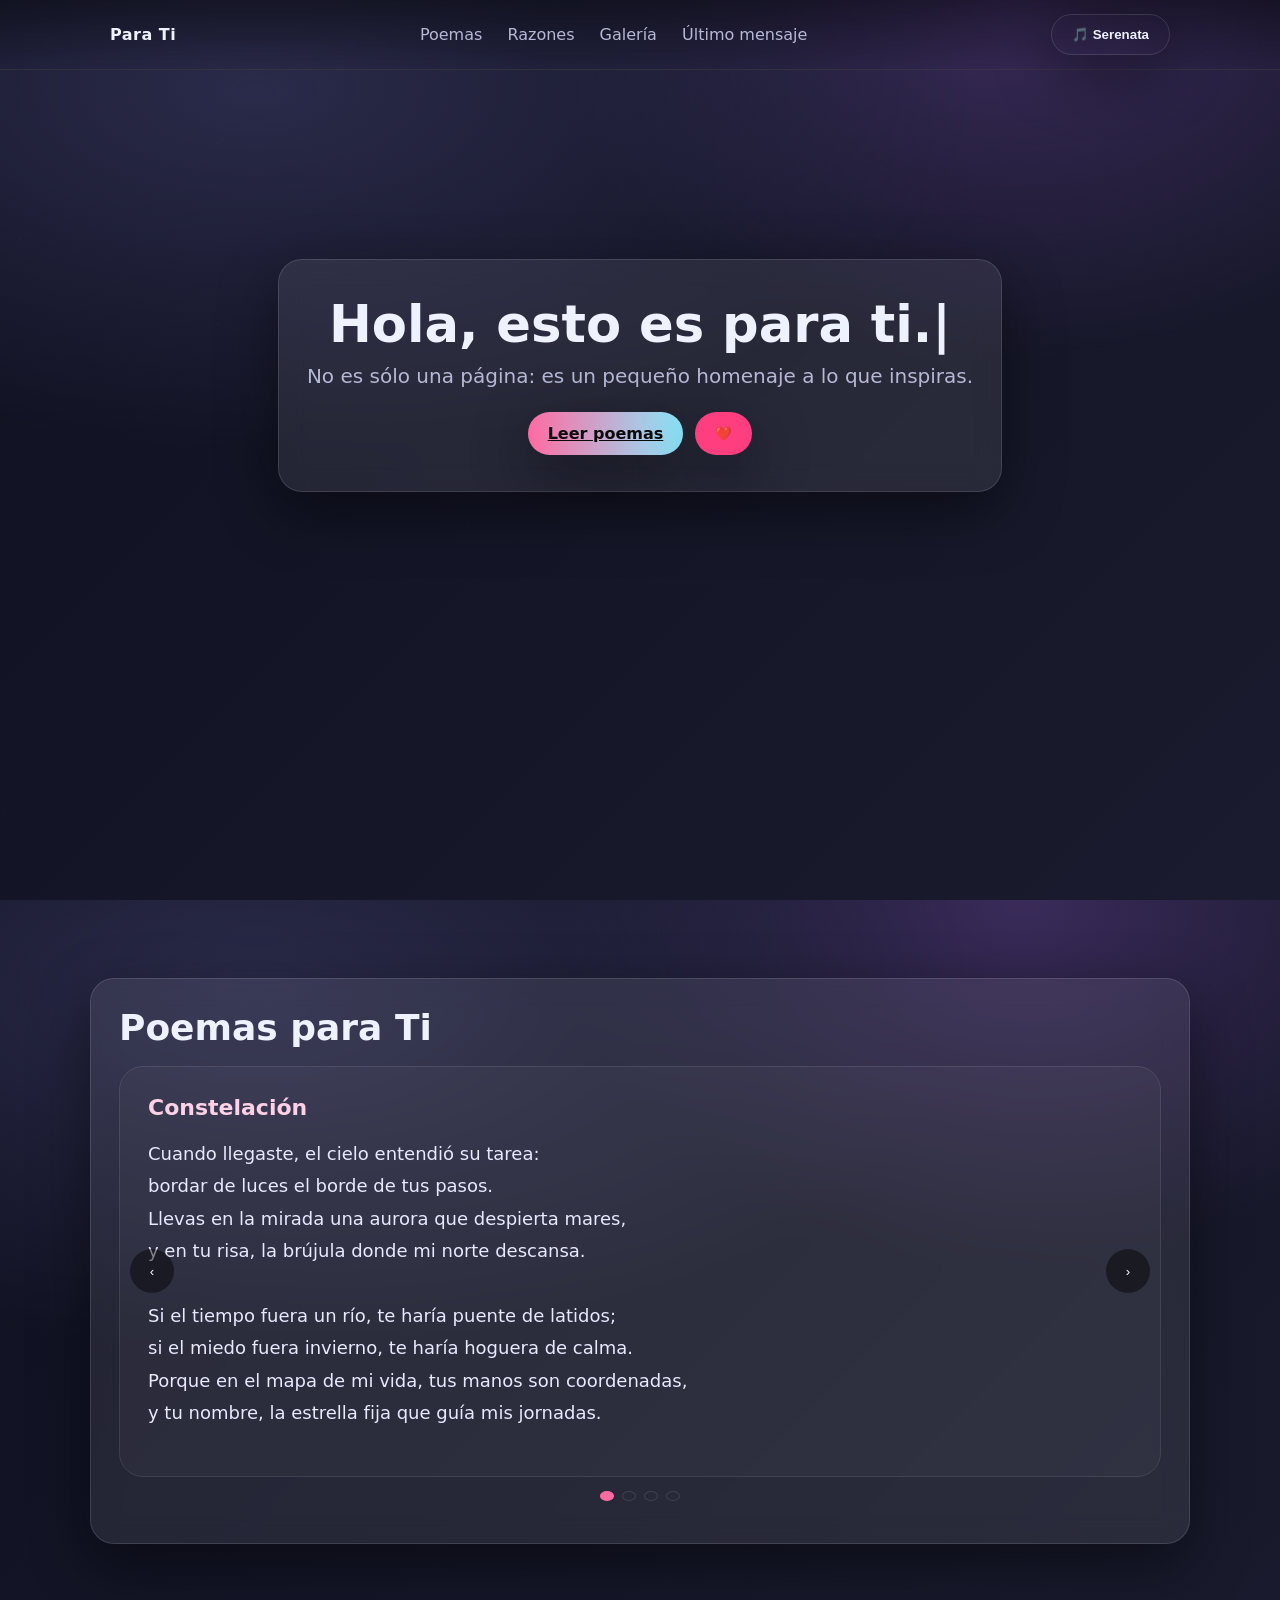
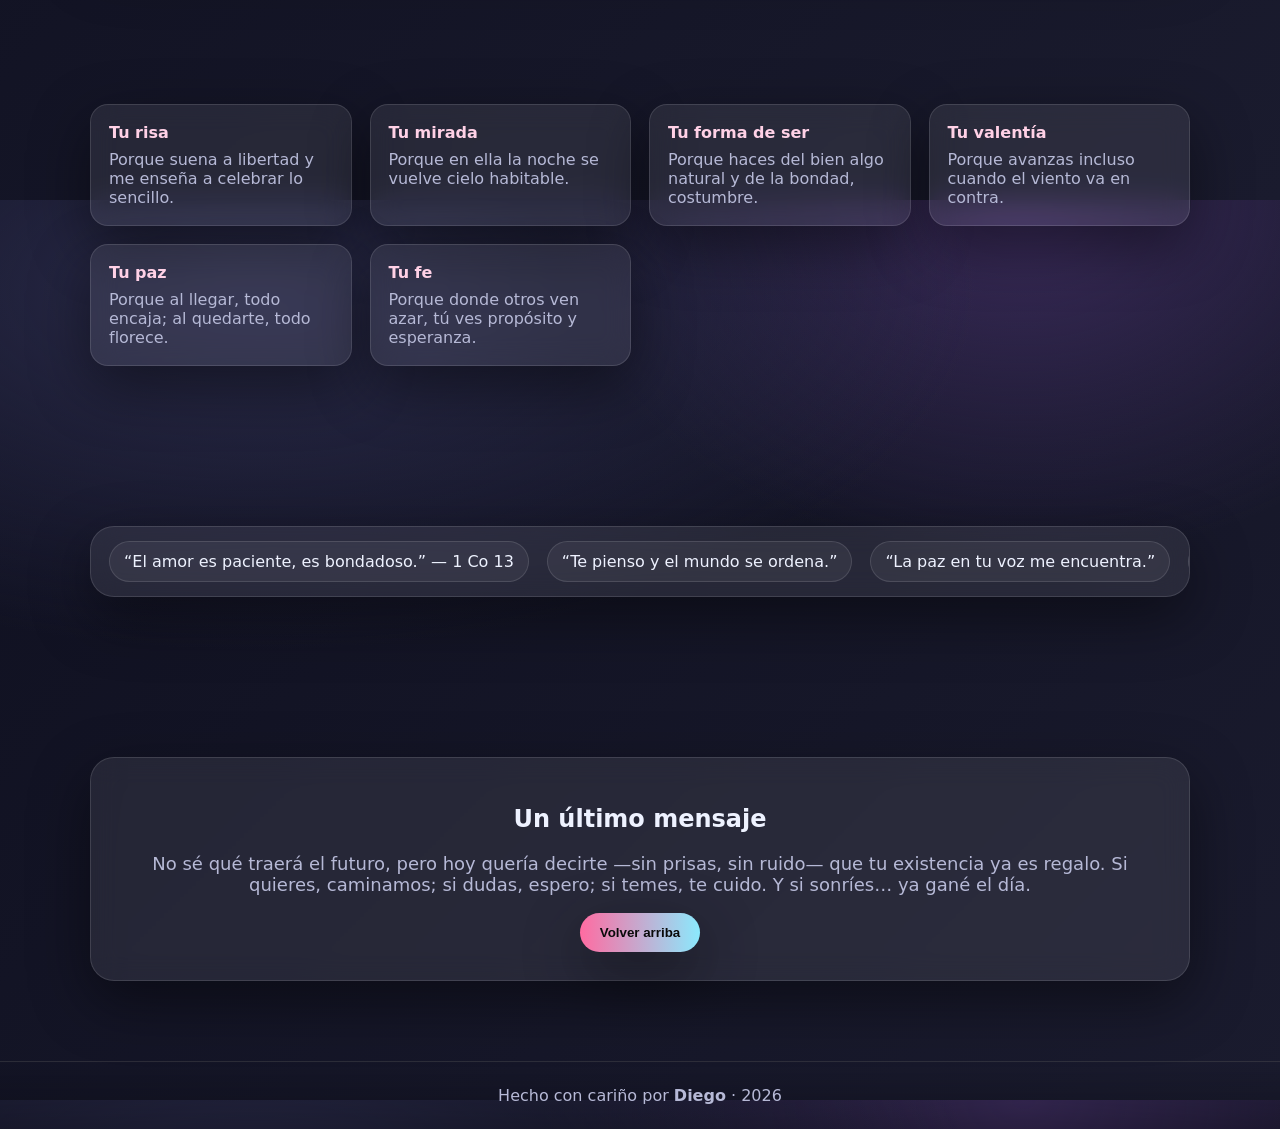
==== index.html @ d45ded41 "Add files via upload" ====
<!DOCTYPE html>
<html lang="es">
<head>
  <meta charset="utf-8" />
  <meta name="viewport" content="width=device-width, initial-scale=1" />
  <title>Para Ti — Un pequeño universo 💖</title>
  <meta name="description" content="Un rincón hecho con cariño para ti." />
  <link rel="preconnect" href="https://fonts.gstatic.com" crossorigin>
  <!-- Tipografías del sistema para que cargue rápido -->
  <link rel="stylesheet" href="styles.css" />
</head>
<body>
  <!-- Fondo dinámico de estrellas -->
  <canvas id="starfield" aria-hidden="true"></canvas>

  <header class="site-header">
    <nav class="nav">
      <a class="brand" href="#hero">Para Ti</a>
      <div class="nav-links">
        <a href="#poemas">Poemas</a>
        <a href="#razones">Razones</a>
        <a href="#galeria">Galería</a>
        <a href="#final">Último mensaje</a>
      </div>
      <button id="serenataBtn" class="btn btn-ghost" title="Activa la serenata">🎵 Serenata</button>
    </nav>
  </header>

  <main>
    <!-- HERO -->
    <section id="hero" class="section hero">
      <div class="glass card-hero">
        <h1 class="title">
          <span class="typewriter" data-phrases='["Hola, esto es para ti.","Quise construirte un universo.","Porque contigo, la vida late más fuerte."]'></span>
        </h1>
        <p class="subtitle">
          No es sólo una página: es un pequeño homenaje a lo que inspiras.
        </p>
        <div class="cta-row">
          <a class="btn btn-primary" href="#poemas">Leer poemas</a>
          <button id="confetiBtn" class="btn btn-heart" title="Haz clic 😉">❤️</button>
        </div>
      </div>
      <div class="floating-hearts" aria-hidden="true"></div>
    </section>

    <!-- POEMAS (Carrusel) -->
    <section id="poemas" class="section">
      <div class="glass card">
        <h2 class="section-title">Poemas para Ti</h2>
        <div class="carousel" role="region" aria-label="Carrusel de poemas">
          <button class="carousel-btn prev" aria-label="Poema anterior">‹</button>
          <div class="carousel-track">
            <!-- POEMA 1 -->
            <article class="poema">
              <h3>Constelación</h3>
              <p>
                Cuando llegaste, el cielo entendió su tarea: <br/>
                bordar de luces el borde de tus pasos.<br/>
                Llevas en la mirada una aurora que despierta mares,<br/>
                y en tu risa, la brújula donde mi norte descansa.<br/><br/>
                Si el tiempo fuera un río, te haría puente de latidos;<br/>
                si el miedo fuera invierno, te haría hoguera de calma.<br/>
                Porque en el mapa de mi vida, tus manos son coordenadas,<br/>
                y tu nombre, la estrella fija que guía mis jornadas.
              </p>
            </article>

            <!-- POEMA 2 -->
            <article class="poema">
              <h3>Silencio que canta</h3>
              <p>
                Hay silencios que pesan y otros que cantan; el tuyo,<br/>
                sin decir palabra, me escribió un futuro.<br/>
                En la orilla de tus ojos amarra mi esperanza,<br/>
                y en el puerto de tus gestos atraca mi ternura.<br/><br/>
                Te pienso en plural: nosotros. <br/>
                Te cuido en diminuto: aquí. <br/>
                Te sueño en presente: ahora.<br/>
                Y si el mundo corre, que corra; yo prefiero caminar contigo.
              </p>
            </article>

            <!-- POEMA 3 -->
            <article class="poema">
              <h3>Respirar tu nombre</h3>
              <p>
                Pronunciar tu nombre es aprender a respirar de nuevo:<br/>
                entra la luz, sale el miedo. <br/>
                Si la noche pregunta por mí, dile que estoy ensayando auroras<br/>
                con el abecedario de tus gestos.<br/><br/>
                Que la vida no es perfecta, pero tú haces que valga la pena<br/>
                cada página, cada margen, cada punto y aparte.<br/>
                Y si alguna vez me pierdo, será en ti: el mejor lugar.
              </p>
            </article>

            <!-- POEMA 4 -->
            <article class="poema">
              <h3>Promesa pequeña</h3>
              <p>
                No te prometo galaxias, pero sí un cielo claro;<br/>
                no castillos, pero sí un hogar en mis brazos.<br/>
                No la eternidad, pero sí el milagro humilde<br/>
                de un “hoy” que no se rinde, de un “nosotros” que persiste.<br/><br/>
                Si el amor es decisión, la mía eres tú;<br/>
                si el amor es camino, elijo tus pasos;<br/>
                si el amor es verdad, que la verdad nos haga uno.
              </p>
            </article>
          </div>
          <button class="carousel-btn next" aria-label="Poema siguiente">›</button>
        </div>
        <div class="carousel-dots" aria-hidden="true"></div>
      </div>
    </section>

    <!-- RAZONES (tarjetas animadas) -->
    <section id="razones" class="section">
      <div class="grid">
        <article class="reason reveal glass">
          <h4>Tu risa</h4>
          <p>Porque suena a libertad y me enseña a celebrar lo sencillo.</p>
        </article>
        <article class="reason reveal glass">
          <h4>Tu mirada</h4>
          <p>Porque en ella la noche se vuelve cielo habitable.</p>
        </article>
        <article class="reason reveal glass">
          <h4>Tu forma de ser</h4>
          <p>Porque haces del bien algo natural y de la bondad, costumbre.</p>
        </article>
        <article class="reason reveal glass">
          <h4>Tu valentía</h4>
          <p>Porque avanzas incluso cuando el viento va en contra.</p>
        </article>
        <article class="reason reveal glass">
          <h4>Tu paz</h4>
          <p>Porque al llegar, todo encaja; al quedarte, todo florece.</p>
        </article>
        <article class="reason reveal glass">
          <h4>Tu fe</h4>
          <p>Porque donde otros ven azar, tú ves propósito y esperanza.</p>
        </article>
      </div>
    </section>

    <!-- GALERÍA (citas/versículos) -->
    <section id="galeria" class="section">
      <div class="marquee glass" role="region" aria-label="Frases que me recuerdan a ti">
        <div class="marquee-inner">
          <span class="tag">“El amor es paciente, es bondadoso.” — 1 Co 13</span>
          <span class="tag">“Te pienso y el mundo se ordena.”</span>
          <span class="tag">“La paz en tu voz me encuentra.”</span>
          <span class="tag">“Contigo, el tiempo tiene sentido.”</span>
          <span class="tag">“Eres mi lugar favorito.”</span>
          <span class="tag">“Dios hace nuevas todas las cosas.” — Ap 21:5</span>
          <span class="tag">“El amor verdadero echa fuera el temor.” — 1 Jn 4:18</span>
        </div>
      </div>
    </section>

    <!-- ÚLTIMO MENSAJE -->
    <section id="final" class="section">
      <div class="glass card final-card reveal">
        <h2>Un último mensaje</h2>
        <p>
          No sé qué traerá el futuro, pero hoy quería decirte —sin prisas, sin ruido— 
          que tu existencia ya es regalo. Si quieres, caminamos; si dudas, espero;
          si temes, te cuido. Y si sonríes… ya gané el día.
        </p>
        <button class="btn btn-primary" id="irArriba">Volver arriba</button>
      </div>
    </section>
  </main>

  <footer class="site-footer">
    Hecho con cariño por <strong>Diego</strong> · <span id="year"></span>
  </footer>

  <script src="app.js"></script>
</body>
</html>
---- styles.css ----
:root{
  --bg-1: #0f1020;
  --bg-2: #1a1b2e;
  --glass: rgba(255,255,255,0.08);
  --stroke: rgba(255,255,255,0.12);
  --txt: #eef2ff;
  --muted: #b6b9d6;
  --accent: #ff6ba1;
  --accent-2: #8be9fd;
  --shadow: 0 20px 60px rgba(0,0,0,.45);
  --radius-xl: 24px;
  --radius-lg: 18px;
  --radius-md: 14px;
}

*{ box-sizing: border-box; }
html,body{ height:100%; }
body{
  margin:0;
  font-family: ui-sans-serif, system-ui, -apple-system, "Segoe UI", Roboto, "Helvetica Neue", Arial;
  color: var(--txt);
  background: radial-gradient(1200px 600px at 20% 10%, #2a2b4a 0%, transparent 60%),
              radial-gradient(800px 600px at 80% 0%, #3a2b5a 0%, transparent 60%),
              linear-gradient(135deg, var(--bg-1), var(--bg-2));
  overflow-x:hidden;
}

.site-header{
  position:sticky; top:0; z-index:10;
  backdrop-filter: blur(10px);
  background: linear-gradient(180deg, rgba(0,0,0,.4), rgba(0,0,0,0));
  border-bottom: 1px solid var(--stroke);
}
.nav{
  max-width:1100px; margin:0 auto; padding:14px 20px;
  display:flex; align-items:center; justify-content:space-between; gap:16px;
}
.brand{
  color: var(--txt); text-decoration:none; font-weight:700; letter-spacing:.5px;
}
.nav-links a{
  color: var(--muted); text-decoration:none; margin:0 10px; transition:.2s;
}
.nav-links a:hover{ color: var(--txt); }

.btn{
  border:none; padding:12px 20px; border-radius:999px; cursor:pointer;
  font-weight:600; box-shadow: var(--shadow); transition:transform .15s ease, opacity .2s ease;
}
.btn:active{ transform: scale(.98); }
.btn-ghost{ background: transparent; border:1px solid var(--stroke); color:var(--txt); }
.btn-primary{ background: linear-gradient(90deg, var(--accent), var(--accent-2)); color:#0a0a0a; }
.btn-heart{ background: #ff3e7f; color:white; }

.section{ padding: 80px 20px; position: relative; }
.glass{
  background: var(--glass);
  border: 1px solid var(--stroke);
  border-radius: var(--radius-xl);
  box-shadow: var(--shadow);
  backdrop-filter: blur(14px);
}

.hero{
  display:grid; place-items:center;
  min-height: 92vh;
}
.card-hero{
  padding: 36px 28px; max-width: 900px; text-align:center;
  animation: float 8s ease-in-out infinite;
}
.title{ font-size: clamp(28px, 4vw, 52px); line-height:1.1; margin:0 0 12px; }
.subtitle{ color: var(--muted); margin: 0 0 24px; font-size: clamp(16px, 2.2vw, 20px); }
.cta-row{ display:flex; gap:12px; justify-content:center; flex-wrap:wrap; }

.card{ padding: 28px; max-width:1100px; margin: 0 auto; }
.section-title{ font-size: clamp(24px, 3.2vw, 36px); margin: 0 0 18px; }

.carousel{
  position:relative; overflow:hidden;
  border-radius: var(--radius-xl);
  border:1px solid var(--stroke);
}
.carousel-track{
  display:flex; transition: transform .6s cubic-bezier(.2,.7,.2,1);
}
.carousel-btn{
  position:absolute; top:50%; transform:translateY(-50%);
  background: rgba(0,0,0,.45); color:white; border:none; width:44px; height:44px; border-radius:50%;
  display:grid; place-items:center; cursor:pointer;
}
.carousel-btn:hover{ background: rgba(0,0,0,.62); }
.carousel-btn.prev{ left:10px; }
.carousel-btn.next{ right:10px; }
.carousel-dots{ display:flex; gap:8px; justify-content:center; padding:14px; }
.carousel-dots button{
  width:10px; height:10px; border-radius:50%; border:1px solid var(--stroke); background:transparent; cursor:pointer;
}
.carousel-dots button.active{ background: var(--accent); border-color: var(--accent); }

.poema{
  min-width:100%; padding: 28px; background: rgba(255,255,255,0.03);
}
.poema h3{ margin: 0 0 12px; font-size: 22px; color:#ffd1e6; }
.poema p{
  color: #e8e9ff; line-height:1.8; font-size: clamp(16px, 2.2vw, 18px);
}

.grid{
  max-width:1100px; margin:0 auto;
  display:grid; gap:18px;
  grid-template-columns: repeat( auto-fit, minmax(230px, 1fr) );
}
.reason{ padding:18px; border-radius: var(--radius-lg); }
.reason h4{ margin:0 0 8px; color:#ffd1e6; }
.reason p{ margin:0; color: var(--muted); }

.marquee{
  max-width:1100px; margin:0 auto; overflow:hidden; border-radius: var(--radius-xl);
  border:1px solid var(--stroke);
}
.marquee-inner{
  display:flex; gap:18px; padding:14px 18px; width:max-content;
  animation: marquee 22s linear infinite;
}
.tag{
  white-space:nowrap; padding:10px 14px; border-radius:999px; border:1px solid var(--stroke);
  background: rgba(255,255,255,0.06);
}
@keyframes marquee{
  from{ transform: translateX(0); }
  to{ transform: translateX(-50%); }
}

.final-card{ text-align:center; }
.final-card p{ color: var(--muted); font-size: 18px; }

.site-footer{
  text-align:center; padding:24px; color: var(--muted);
  border-top:1px solid var(--stroke);
  background: linear-gradient(0deg, rgba(0,0,0,.25), transparent);
}

/* Fondo estelar */
#starfield{
  position:fixed; inset:0; z-index:-1;
}

/* Flotación sutil */
@keyframes float{
  0%,100%{ transform: translateY(0); }
  50%{ transform: translateY(-10px); }
}

/* Aparecer al hacer scroll */
.reveal{ opacity:0; transform: translateY(18px); transition: all .6s ease; }
.reveal.visible{ opacity:1; transform: translateY(0); }

/* Accesibilidad: menos movimiento */
@media (prefers-reduced-motion: reduce){
  .marquee-inner{ animation: none; }
  .card-hero{ animation: none; }
  .carousel-track{ transition: none; }
}
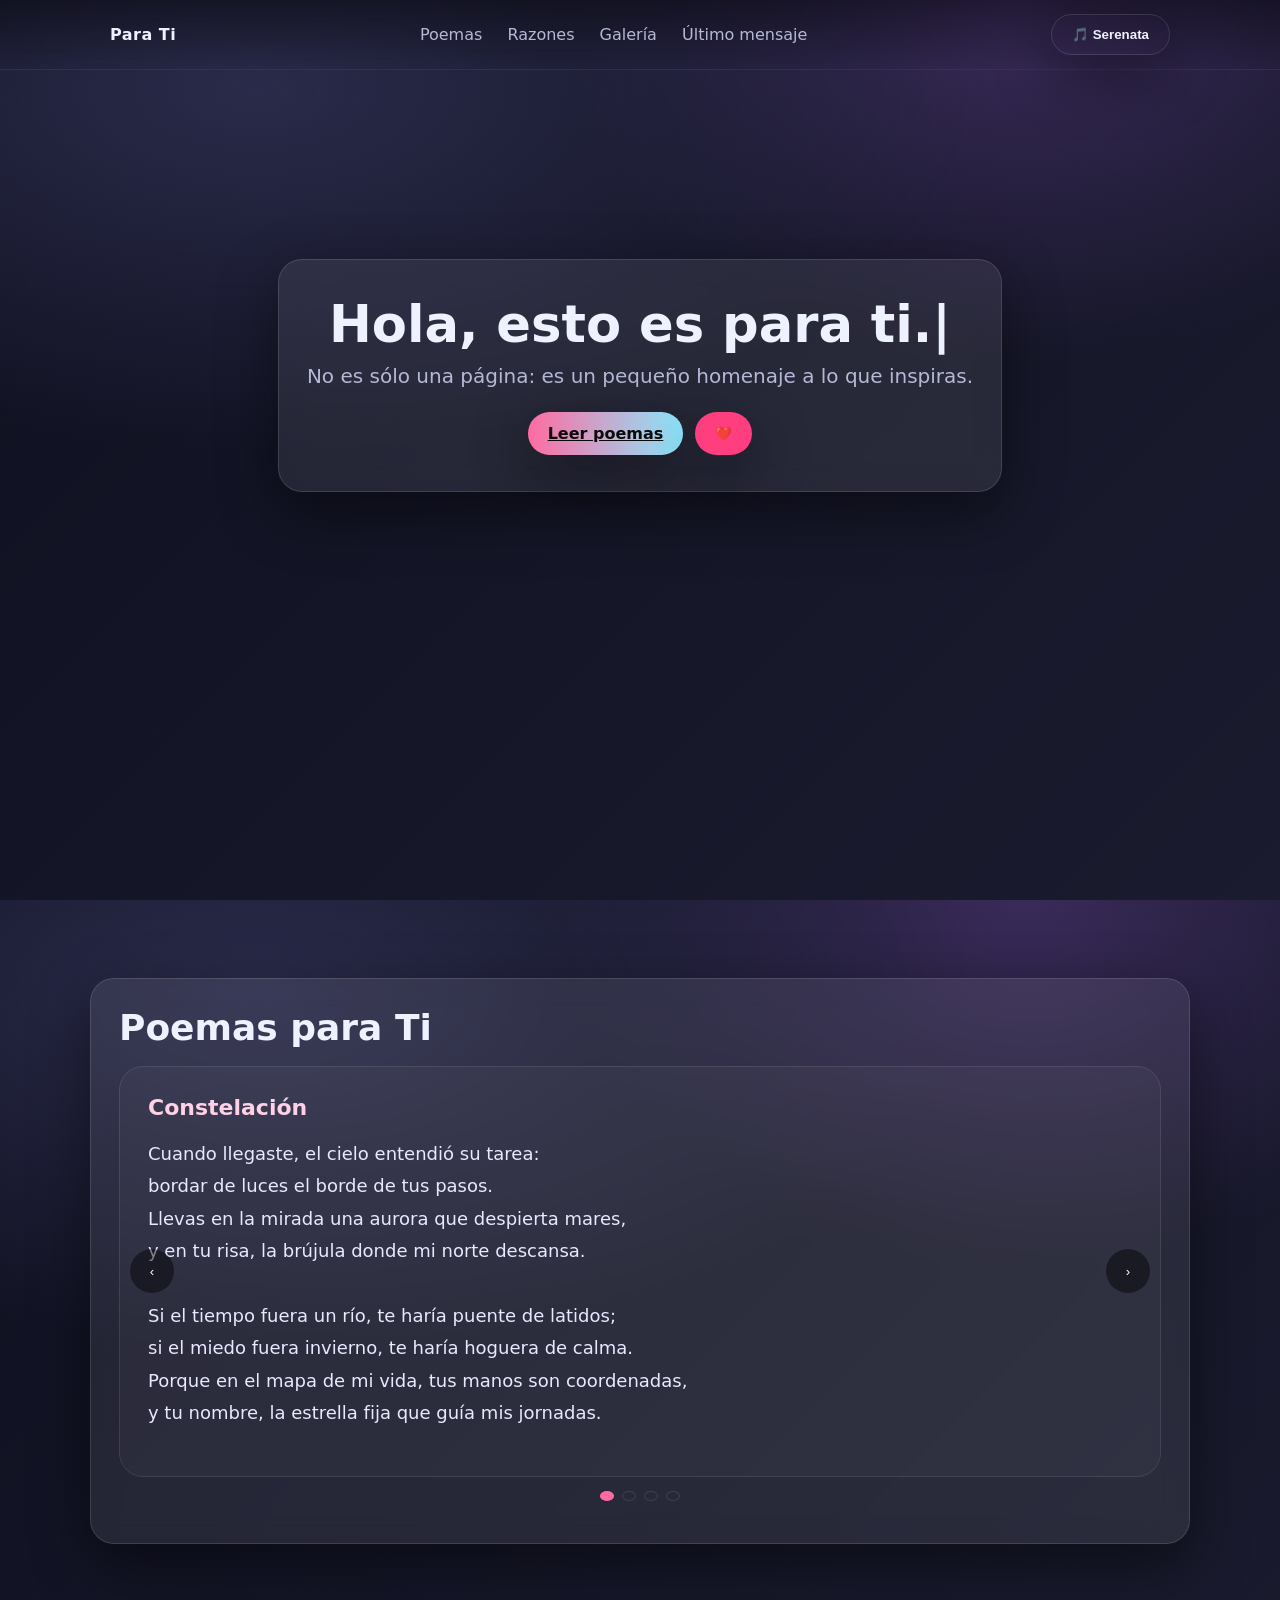
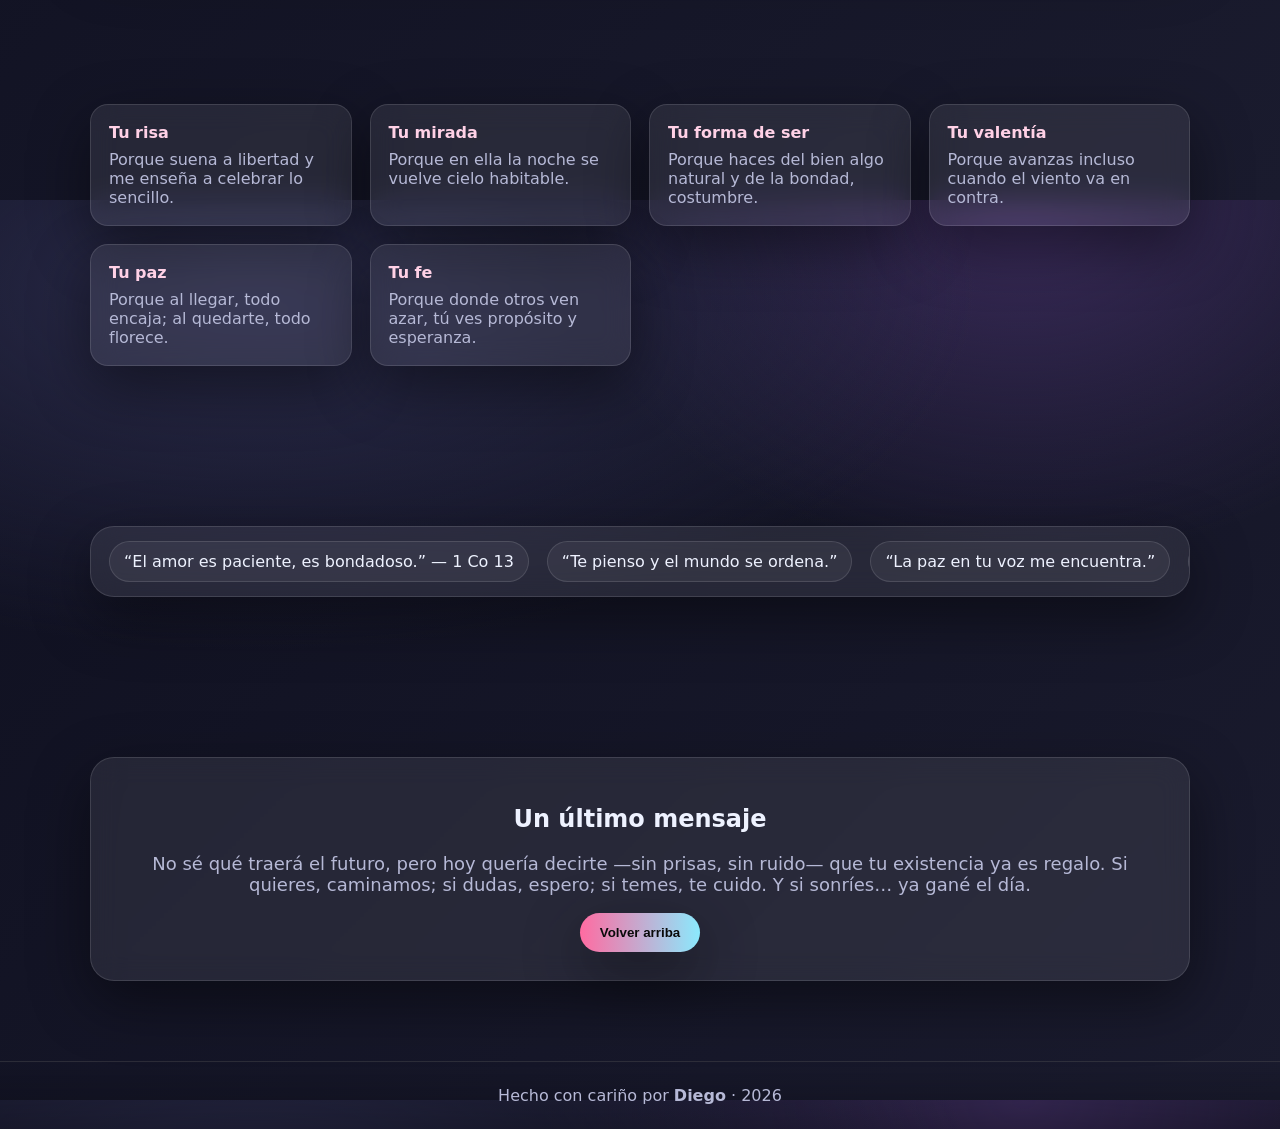
==== commit 4cdbd04e: "Update index.html" ====
--- a/index.html
+++ b/index.html
@@ -10,7 +10,7 @@
   <link rel="stylesheet" href="styles.css" />
 </head>
 <body>
-  <!-- Fondo dinámico de estrellas -->
+  <!-- Fondo dinámico de estrellasas -->
   <canvas id="starfield" aria-hidden="true"></canvas>
 
   <header class="site-header">
@@ -181,3 +181,4 @@
   <script src="app.js"></script>
 </body>
 </html>
+
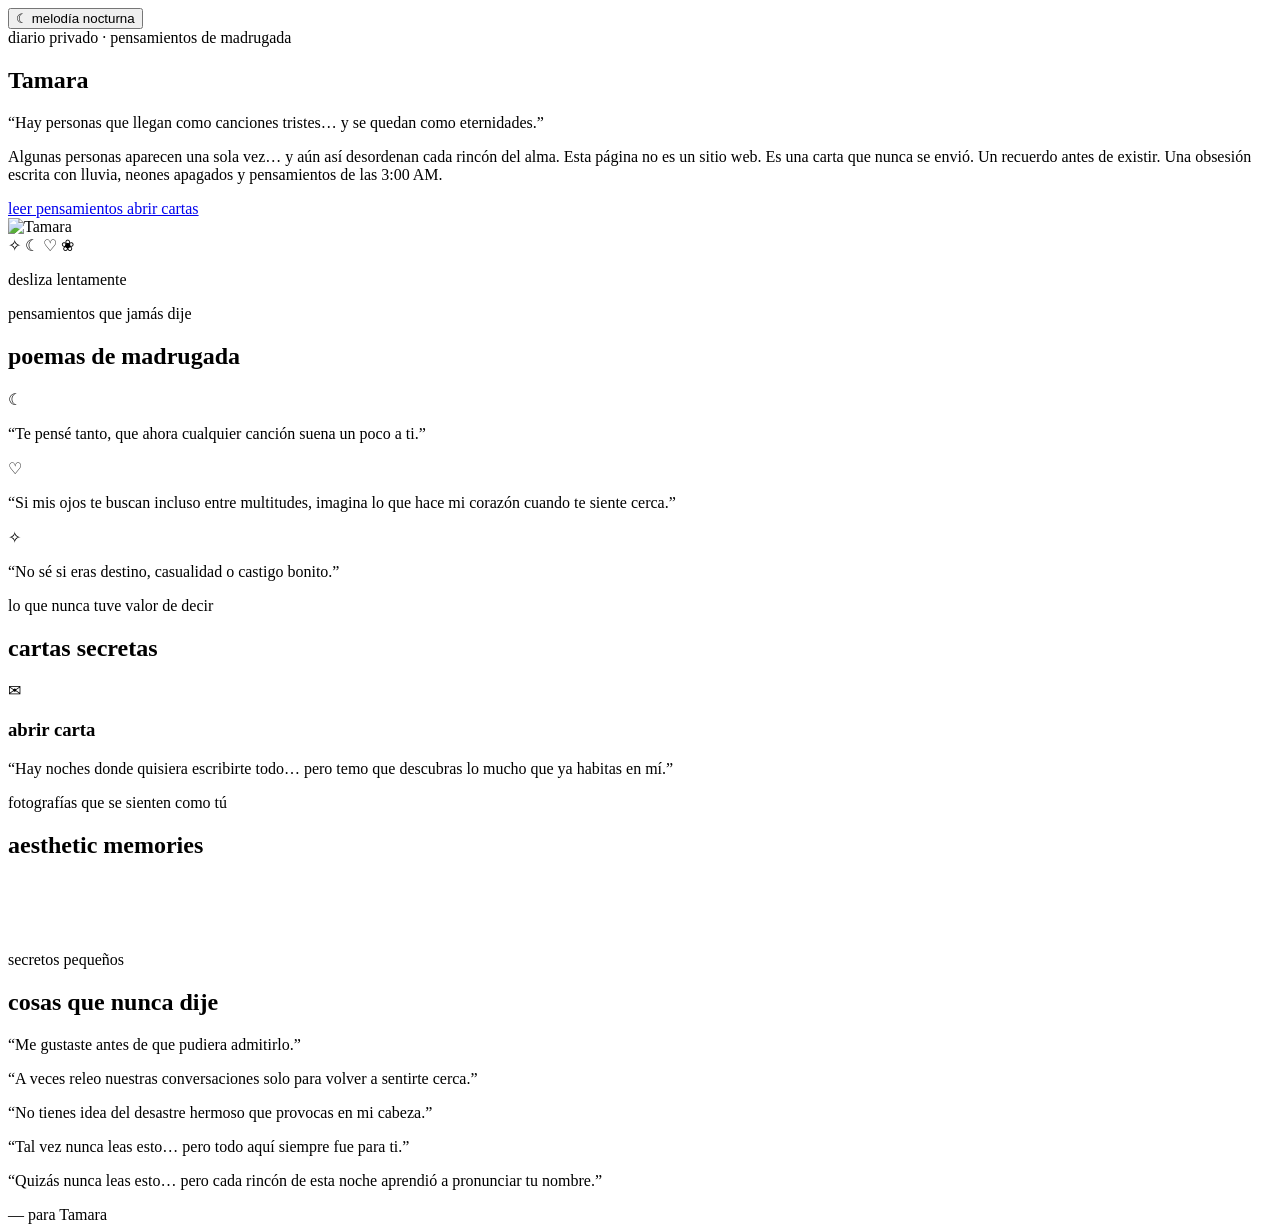
==== commit accbfad7: "Update index.html" ====
--- a/index.html
+++ b/index.html
@@ -1,184 +1,377 @@
 <!DOCTYPE html>
 <html lang="es">
+
 <head>
-  <meta charset="utf-8" />
-  <meta name="viewport" content="width=device-width, initial-scale=1" />
-  <title>Para Ti — Un pequeño universo 💖</title>
-  <meta name="description" content="Un rincón hecho con cariño para ti." />
-  <link rel="preconnect" href="https://fonts.gstatic.com" crossorigin>
-  <!-- Tipografías del sistema para que cargue rápido -->
-  <link rel="stylesheet" href="styles.css" />
+
+    <meta charset="UTF-8" />
+    <meta name="viewport" content="width=device-width, initial-scale=1.0" />
+
+    <title>Tamara — Midnight Letters</title>
+
+    <!-- FONTS -->
+    <link rel="preconnect" href="https://fonts.googleapis.com">
+
+    <link href="https://fonts.googleapis.com/css2?family=Great+Vibes&family=Cormorant+Garamond:wght@300;400;500;600&family=Poppins:wght@200;300;400&display=swap" rel="stylesheet">
+
+    <!-- CSS -->
+    <link rel="stylesheet" href="css/style.css">
+    <link rel="stylesheet" href="css/animations.css">
+    <link rel="stylesheet" href="css/particles.css">
+    <link rel="stylesheet" href="css/responsive.css">
+
 </head>
+
 <body>
-  <!-- Fondo dinámico de estrellasas -->
-  <canvas id="starfield" aria-hidden="true"></canvas>
-
-  <header class="site-header">
-    <nav class="nav">
-      <a class="brand" href="#hero">Para Ti</a>
-      <div class="nav-links">
-        <a href="#poemas">Poemas</a>
-        <a href="#razones">Razones</a>
-        <a href="#galeria">Galería</a>
-        <a href="#final">Último mensaje</a>
-      </div>
-      <button id="serenataBtn" class="btn btn-ghost" title="Activa la serenata">🎵 Serenata</button>
-    </nav>
-  </header>
-
-  <main>
-    <!-- HERO -->
-    <section id="hero" class="section hero">
-      <div class="glass card-hero">
-        <h1 class="title">
-          <span class="typewriter" data-phrases='["Hola, esto es para ti.","Quise construirte un universo.","Porque contigo, la vida late más fuerte."]'></span>
-        </h1>
-        <p class="subtitle">
-          No es sólo una página: es un pequeño homenaje a lo que inspiras.
+
+    <!-- CURSOR -->
+    <div class="custom-cursor"></div>
+
+    <!-- BACKGROUND EFFECTS -->
+    <div id="stars-container"></div>
+    <div id="rain-container"></div>
+    <div id="petals-container"></div>
+
+    <!-- GLOW ORBS -->
+    <div class="glow glow-left"></div>
+    <div class="glow glow-right"></div>
+
+    <!-- MUSIC BUTTON -->
+    <div class="music-controller glass">
+
+        <button id="musicToggle">
+
+            <span>☾</span>
+            melodía nocturna
+
+        </button>
+
+        <audio id="bgMusic" loop>
+
+            <source src="assets/audio/melancholy.mp3" type="audio/mp3">
+
+        </audio>
+
+    </div>
+
+    <!-- HERO SECTION -->
+    <section class="hero-section">
+
+        <!-- overlay cinematic -->
+        <div class="hero-overlay"></div>
+
+        <div class="hero-content glass">
+
+            <div class="hero-text">
+
+                <span class="tiny-intro">
+                    diario privado · pensamientos de madrugada
+                </span>
+
+                <h1 class="main-title">
+                    Tamara
+                </h1>
+
+                <p class="hero-quote">
+
+                    “Hay personas que llegan como canciones tristes…
+                    y se quedan como eternidades.”
+
+                </p>
+
+                <div class="hero-divider"></div>
+
+                <p class="hero-description">
+
+                    Algunas personas aparecen una sola vez…
+                    y aún así desordenan cada rincón del alma.
+
+                    Esta página no es un sitio web.
+
+                    Es una carta que nunca se envió.
+                    Un recuerdo antes de existir.
+                    Una obsesión escrita con lluvia,
+                    neones apagados
+                    y pensamientos de las 3:00 AM.
+
+                </p>
+
+                <div class="hero-buttons">
+
+                    <a href="#poems" class="romantic-btn">
+                        leer pensamientos
+                    </a>
+
+                    <a href="#letters" class="romantic-btn outline">
+                        abrir cartas
+                    </a>
+
+                </div>
+
+            </div>
+
+            <!-- HERO IMAGE -->
+            <div class="hero-image-container">
+
+                <div class="image-glow"></div>
+
+                <img
+                    src="assets/images/tamara-main.jpg"
+                    alt="Tamara"
+                    class="hero-image"
+                >
+
+                <div class="floating-elements">
+
+                    <span>✧</span>
+                    <span>☾</span>
+                    <span>♡</span>
+                    <span>❀</span>
+
+                </div>
+
+            </div>
+
+        </div>
+
+        <!-- SCROLL INDICATOR -->
+        <div class="scroll-indicator">
+
+            <span></span>
+
+            <p>desliza lentamente</p>
+
+        </div>
+
+    </section>
+
+    <!-- POEMS SECTION -->
+    <section id="poems" class="poems-section">
+
+        <div class="section-header">
+
+            <span class="section-subtitle">
+                pensamientos que jamás dije
+            </span>
+
+            <h2 class="section-title">
+                poemas de madrugada
+            </h2>
+
+        </div>
+
+        <div class="poems-grid">
+
+            <!-- poem -->
+            <article class="poem-card glass fade-up">
+
+                <div class="poem-glow"></div>
+
+                <span class="poem-icon">☾</span>
+
+                <p>
+
+                    “Te pensé tanto,
+                    que ahora cualquier canción
+                    suena un poco a ti.”
+
+                </p>
+
+            </article>
+
+            <article class="poem-card glass fade-up">
+
+                <div class="poem-glow"></div>
+
+                <span class="poem-icon">♡</span>
+
+                <p>
+
+                    “Si mis ojos te buscan
+                    incluso entre multitudes,
+                    imagina lo que hace mi corazón
+                    cuando te siente cerca.”
+
+                </p>
+
+            </article>
+
+            <article class="poem-card glass fade-up">
+
+                <div class="poem-glow"></div>
+
+                <span class="poem-icon">✧</span>
+
+                <p>
+
+                    “No sé si eras destino,
+                    casualidad
+                    o castigo bonito.”
+
+                </p>
+
+            </article>
+
+        </div>
+
+    </section>
+
+    <!-- SECRET LETTERS -->
+    <section id="letters" class="letters-section">
+
+        <div class="section-header">
+
+            <span class="section-subtitle">
+                lo que nunca tuve valor de decir
+            </span>
+
+            <h2 class="section-title">
+                cartas secretas
+            </h2>
+
+        </div>
+
+        <div class="letters-container">
+
+            <!-- CARD -->
+            <div class="letter-card">
+
+                <div class="letter-inner">
+
+                    <!-- front -->
+                    <div class="letter-front glass">
+
+                        <span class="letter-seal">✉</span>
+
+                        <h3>
+                            abrir carta
+                        </h3>
+
+                    </div>
+
+                    <!-- back -->
+                    <div class="letter-back glass">
+
+                        <p>
+
+                            “Hay noches donde quisiera escribirte todo…
+                            pero temo que descubras
+                            lo mucho que ya habitas en mí.”
+
+                        </p>
+
+                    </div>
+
+                </div>
+
+            </div>
+
+        </div>
+
+    </section>
+
+    <!-- GALLERY -->
+    <section class="gallery-section">
+
+        <div class="section-header">
+
+            <span class="section-subtitle">
+                fotografías que se sienten como tú
+            </span>
+
+            <h2 class="section-title">
+                aesthetic memories
+            </h2>
+
+        </div>
+
+        <div class="gallery-grid">
+
+            <div class="gallery-item tall">
+                <img src="assets/images/gallery-1.jpg" alt="">
+            </div>
+
+            <div class="gallery-item">
+                <img src="assets/images/gallery-2.jpg" alt="">
+            </div>
+
+            <div class="gallery-item wide">
+                <img src="assets/images/gallery-3.jpg" alt="">
+            </div>
+
+            <div class="gallery-item">
+                <img src="assets/images/gallery-4.jpg" alt="">
+            </div>
+
+        </div>
+
+    </section>
+
+    <!-- NEVER SAID -->
+    <section class="whispers-section">
+
+        <div class="section-header">
+
+            <span class="section-subtitle">
+                secretos pequeños
+            </span>
+
+            <h2 class="section-title">
+                cosas que nunca dije
+            </h2>
+
+        </div>
+
+        <div class="whispers-container">
+
+            <p class="whisper fade-in">
+                “Me gustaste antes de que pudiera admitirlo.”
+            </p>
+
+            <p class="whisper fade-in">
+                “A veces releo nuestras conversaciones
+                solo para volver a sentirte cerca.”
+            </p>
+
+            <p class="whisper fade-in">
+                “No tienes idea del desastre hermoso
+                que provocas en mi cabeza.”
+            </p>
+
+            <p class="whisper fade-in">
+                “Tal vez nunca leas esto…
+                pero todo aquí siempre fue para ti.”
+            </p>
+
+        </div>
+
+    </section>
+
+    <!-- FOOTER -->
+    <footer class="main-footer">
+
+        <div class="footer-glow"></div>
+
+        <p>
+
+            “Quizás nunca leas esto…
+            pero cada rincón de esta noche
+            aprendió a pronunciar tu nombre.”
+
         </p>
-        <div class="cta-row">
-          <a class="btn btn-primary" href="#poemas">Leer poemas</a>
-          <button id="confetiBtn" class="btn btn-heart" title="Haz clic 😉">❤️</button>
-        </div>
-      </div>
-      <div class="floating-hearts" aria-hidden="true"></div>
-    </section>
-
-    <!-- POEMAS (Carrusel) -->
-    <section id="poemas" class="section">
-      <div class="glass card">
-        <h2 class="section-title">Poemas para Ti</h2>
-        <div class="carousel" role="region" aria-label="Carrusel de poemas">
-          <button class="carousel-btn prev" aria-label="Poema anterior">‹</button>
-          <div class="carousel-track">
-            <!-- POEMA 1 -->
-            <article class="poema">
-              <h3>Constelación</h3>
-              <p>
-                Cuando llegaste, el cielo entendió su tarea: <br/>
-                bordar de luces el borde de tus pasos.<br/>
-                Llevas en la mirada una aurora que despierta mares,<br/>
-                y en tu risa, la brújula donde mi norte descansa.<br/><br/>
-                Si el tiempo fuera un río, te haría puente de latidos;<br/>
-                si el miedo fuera invierno, te haría hoguera de calma.<br/>
-                Porque en el mapa de mi vida, tus manos son coordenadas,<br/>
-                y tu nombre, la estrella fija que guía mis jornadas.
-              </p>
-            </article>
-
-            <!-- POEMA 2 -->
-            <article class="poema">
-              <h3>Silencio que canta</h3>
-              <p>
-                Hay silencios que pesan y otros que cantan; el tuyo,<br/>
-                sin decir palabra, me escribió un futuro.<br/>
-                En la orilla de tus ojos amarra mi esperanza,<br/>
-                y en el puerto de tus gestos atraca mi ternura.<br/><br/>
-                Te pienso en plural: nosotros. <br/>
-                Te cuido en diminuto: aquí. <br/>
-                Te sueño en presente: ahora.<br/>
-                Y si el mundo corre, que corra; yo prefiero caminar contigo.
-              </p>
-            </article>
-
-            <!-- POEMA 3 -->
-            <article class="poema">
-              <h3>Respirar tu nombre</h3>
-              <p>
-                Pronunciar tu nombre es aprender a respirar de nuevo:<br/>
-                entra la luz, sale el miedo. <br/>
-                Si la noche pregunta por mí, dile que estoy ensayando auroras<br/>
-                con el abecedario de tus gestos.<br/><br/>
-                Que la vida no es perfecta, pero tú haces que valga la pena<br/>
-                cada página, cada margen, cada punto y aparte.<br/>
-                Y si alguna vez me pierdo, será en ti: el mejor lugar.
-              </p>
-            </article>
-
-            <!-- POEMA 4 -->
-            <article class="poema">
-              <h3>Promesa pequeña</h3>
-              <p>
-                No te prometo galaxias, pero sí un cielo claro;<br/>
-                no castillos, pero sí un hogar en mis brazos.<br/>
-                No la eternidad, pero sí el milagro humilde<br/>
-                de un “hoy” que no se rinde, de un “nosotros” que persiste.<br/><br/>
-                Si el amor es decisión, la mía eres tú;<br/>
-                si el amor es camino, elijo tus pasos;<br/>
-                si el amor es verdad, que la verdad nos haga uno.
-              </p>
-            </article>
-          </div>
-          <button class="carousel-btn next" aria-label="Poema siguiente">›</button>
-        </div>
-        <div class="carousel-dots" aria-hidden="true"></div>
-      </div>
-    </section>
-
-    <!-- RAZONES (tarjetas animadas) -->
-    <section id="razones" class="section">
-      <div class="grid">
-        <article class="reason reveal glass">
-          <h4>Tu risa</h4>
-          <p>Porque suena a libertad y me enseña a celebrar lo sencillo.</p>
-        </article>
-        <article class="reason reveal glass">
-          <h4>Tu mirada</h4>
-          <p>Porque en ella la noche se vuelve cielo habitable.</p>
-        </article>
-        <article class="reason reveal glass">
-          <h4>Tu forma de ser</h4>
-          <p>Porque haces del bien algo natural y de la bondad, costumbre.</p>
-        </article>
-        <article class="reason reveal glass">
-          <h4>Tu valentía</h4>
-          <p>Porque avanzas incluso cuando el viento va en contra.</p>
-        </article>
-        <article class="reason reveal glass">
-          <h4>Tu paz</h4>
-          <p>Porque al llegar, todo encaja; al quedarte, todo florece.</p>
-        </article>
-        <article class="reason reveal glass">
-          <h4>Tu fe</h4>
-          <p>Porque donde otros ven azar, tú ves propósito y esperanza.</p>
-        </article>
-      </div>
-    </section>
-
-    <!-- GALERÍA (citas/versículos) -->
-    <section id="galeria" class="section">
-      <div class="marquee glass" role="region" aria-label="Frases que me recuerdan a ti">
-        <div class="marquee-inner">
-          <span class="tag">“El amor es paciente, es bondadoso.” — 1 Co 13</span>
-          <span class="tag">“Te pienso y el mundo se ordena.”</span>
-          <span class="tag">“La paz en tu voz me encuentra.”</span>
-          <span class="tag">“Contigo, el tiempo tiene sentido.”</span>
-          <span class="tag">“Eres mi lugar favorito.”</span>
-          <span class="tag">“Dios hace nuevas todas las cosas.” — Ap 21:5</span>
-          <span class="tag">“El amor verdadero echa fuera el temor.” — 1 Jn 4:18</span>
-        </div>
-      </div>
-    </section>
-
-    <!-- ÚLTIMO MENSAJE -->
-    <section id="final" class="section">
-      <div class="glass card final-card reveal">
-        <h2>Un último mensaje</h2>
-        <p>
-          No sé qué traerá el futuro, pero hoy quería decirte —sin prisas, sin ruido— 
-          que tu existencia ya es regalo. Si quieres, caminamos; si dudas, espero;
-          si temes, te cuido. Y si sonríes… ya gané el día.
-        </p>
-        <button class="btn btn-primary" id="irArriba">Volver arriba</button>
-      </div>
-    </section>
-  </main>
-
-  <footer class="site-footer">
-    Hecho con cariño por <strong>Diego</strong> · <span id="year"></span>
-  </footer>
-
-  <script src="app.js"></script>
+
+        <span>
+            — para Tamara
+        </span>
+
+    </footer>
+
+    <!-- JS -->
+    <script src="js/main.js"></script>
+    <script src="js/rain.js"></script>
+    <script src="js/particles.js"></script>
+    <script src="js/cursor.js"></script>
+    <script src="js/music.js"></script>
+    <script src="js/gallery.js"></script>
+
 </body>
 </html>
-
